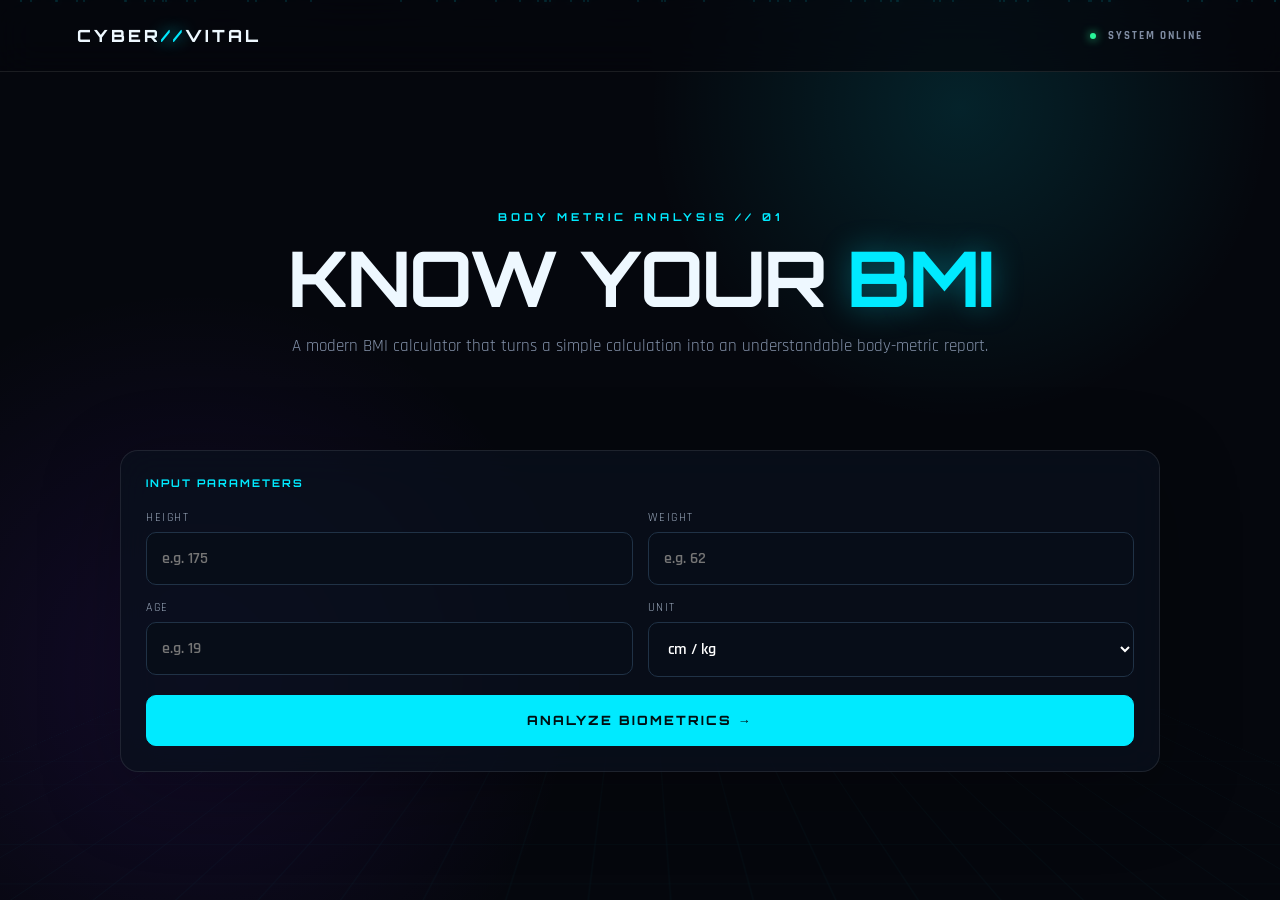
==== bmi.html @ e3fddfb3 "Add files via upload  CYBER//VITAL BMI calculator" ====
<!DOCTYPE html>
<html lang="en">
<head>
<meta charset="UTF-8">
<meta name="viewport" content="width=device-width, initial-scale=1.0">
<meta name="theme-color" content="#05070d">

<title>CYBER//CALC — BMI</title>

<style>
@import url('https://fonts.googleapis.com/css2?family=Orbitron:wght@500;600;700;800&family=Rajdhani:wght@500;600;700&display=swap');

* {
    box-sizing: border-box;
    margin: 0;
    padding: 0;
}

:root {
    --bg: #05070d;
    --panel: rgba(10,16,29,.78);
    --cyan: #00eaff;
    --blue: #1677ff;
    --purple: #7b2cff;
    --text: #eef8ff;
    --muted: #8290a8;
    --line: rgba(255,255,255,.09);
}

html {
    scroll-behavior: smooth;
}

body {
    min-height: 100vh;

    background:
        radial-gradient(
            circle at 75% 12%,
            rgba(0,234,255,.12),
            transparent 25%
        ),
        radial-gradient(
            circle at 15% 75%,
            rgba(123,44,255,.12),
            transparent 30%
        ),
        #05070d;

    color: var(--text);
    font-family: 'Rajdhani', sans-serif;
    overflow-x: hidden;
}

/* ================= BACKGROUND GRID ================= */

body::before {
    content: "";
    position: fixed;
    inset: 0;
    z-index: -2;
    opacity: .11;

    background-image:
        linear-gradient(
            rgba(0,234,255,.2) 1px,
            transparent 1px
        ),
        linear-gradient(
            90deg,
            rgba(0,234,255,.2) 1px,
            transparent 1px
        );

    background-size: 55px 55px;

    transform:
        perspective(600px)
        rotateX(55deg)
        scale(1.5);

    transform-origin: bottom;
}

/* ================= PARTICLES ================= */

.particles {
    position: fixed;
    inset: 0;
    z-index: -1;
    pointer-events: none;
}

.particle {
    position: absolute;

    width: 2px;
    height: 2px;

    border-radius: 50%;

    background: var(--cyan);

    box-shadow:
        0 0 9px var(--cyan);

    animation: float linear infinite;
}

@keyframes float {

    from {
        transform: translateY(105vh);
        opacity: 0;
    }

    15% {
        opacity: .8;
    }

    85% {
        opacity: .8;
    }

    to {
        transform: translateY(-10vh);
        opacity: 0;
    }
}

/* ================= NAVBAR ================= */

nav {
    height: 72px;

    position: fixed;
    top: 0;
    left: 0;
    right: 0;

    z-index: 20;

    display: flex;
    align-items: center;
    justify-content: space-between;

    padding: 0 6%;

    background: rgba(5,7,13,.68);

    backdrop-filter: blur(18px);

    border-bottom:
        1px solid var(--line);
}

.logo {
    font-family: 'Orbitron';
    font-size: 1.05rem;
    font-weight: 800;
    letter-spacing: 3px;
}

.logo span {
    color: var(--cyan);

    text-shadow:
        0 0 15px var(--cyan);
}

.nav-status {
    font-size: .68rem;

    font-weight: 700;

    letter-spacing: 2px;

    color: #7f8ca2;
}

.nav-status i {
    display: inline-block;

    width: 6px;
    height: 6px;

    margin-right: 8px;

    border-radius: 50%;

    background: #29f59a;

    box-shadow:
        0 0 10px #29f59a;
}

/* ================= MAIN ================= */

main {
    max-width: 1080px;

    margin: auto;

    padding:
        120px 20px 70px;
}

/* ================= HERO ================= */

.hero {
    min-height: 330px;

    display: flex;

    align-items: center;

    justify-content: center;

    text-align: center;
}

.hero-content {
    max-width: 760px;
}

.kicker {
    font-family: 'Orbitron';

    font-size: .68rem;

    font-weight: 700;

    letter-spacing: 4px;

    color: var(--cyan);

    margin-bottom: 16px;
}

h1 {
    font-family: 'Orbitron';

    font-size:
        clamp(2.3rem, 6vw, 4.8rem);

    line-height: 1;

    letter-spacing: -2px;
}

h1 span {
    color: var(--cyan);

    text-shadow:
        0 0 30px
        rgba(0,234,255,.35);
}

.hero p {
    color: var(--muted);

    font-size: 1.05rem;

    margin-top: 16px;

    line-height: 1.6;
}

/* ================= PANEL ================= */

.panel {
    border:
        1px solid var(--line);

    background:
        var(--panel);

    backdrop-filter:
        blur(18px);

    border-radius: 18px;

    box-shadow:
        0 20px 80px
        rgba(0,0,0,.25);
}

/* ================= INPUT ================= */

.input-panel {
    padding: 25px;
}

.panel-label {
    font-family: 'Orbitron';

    font-size: .66rem;

    font-weight: 700;

    letter-spacing: 2px;

    color: var(--cyan);

    margin-bottom: 20px;
}

.fields {
    display: grid;

    grid-template-columns:
        1fr 1fr;

    gap: 15px;
}

.field label {
    display: block;

    color: #9aa8bb;

    font-size: .76rem;

    letter-spacing: 1.5px;

    margin-bottom: 7px;
}

.field input,
.field select {
    width: 100%;

    padding: 15px;

    border:
        1px solid #203246;

    border-radius: 10px;

    background: #070d18;

    color: white;

    font:
        600 1rem
        'Rajdhani';

    outline: none;
}

.field input:focus,
.field select:focus {
    border-color:
        var(--cyan);

    box-shadow:
        0 0 18px
        rgba(0,234,255,.1);
}

.analyze {
    width: 100%;

    margin-top: 18px;

    padding: 16px;

    border:
        1px solid var(--cyan);

    background:
        var(--cyan);

    color: #001014;

    font:
        800 .8rem
        'Orbitron';

    letter-spacing: 2px;

    border-radius: 10px;

    cursor: pointer;

    transition: .3s;
}

.analyze:hover {
    box-shadow:
        0 0 30px
        rgba(0,234,255,.45);

    transform:
        translateY(-2px);
}

/* ================= ANALYZING ================= */

.analyzing {
    display: none;

    text-align: center;

    padding: 25px;

    color: var(--cyan);

    font:
        700 .7rem
        'Orbitron';

    letter-spacing: 2px;
}

.progress-bar {
    height: 4px;

    background: #152131;

    border-radius: 20px;

    margin:
        15px auto 0;

    max-width: 400px;

    overflow: hidden;
}

.progress-bar span {
    display: block;

    width: 0;

    height: 100%;

    background:
        linear-gradient(
            90deg,
            var(--cyan),
            var(--purple)
        );

    transition:
        width 1.2s;
}

/* ================= RESULT ================= */

.result {
    display: none;

    margin-top: 22px;

    animation:
        resultIn .6s ease;
}

.result.show {
    display: block;
}

@keyframes resultIn {

    from {
        opacity: 0;
        transform:
            translateY(20px);
    }

    to {
        opacity: 1;
        transform:
            translateY(0);
    }
}

.result-grid {
    display: grid;

    grid-template-columns:
        1.05fr .95fr;

    gap: 22px;
}

/* ================= SCORE ================= */

.score-panel {
    padding: 30px;

    text-align: center;

    position: relative;

    overflow: hidden;
}

.score-panel::before {

    content: "";

    position: absolute;

    width: 250px;
    height: 250px;

    border-radius: 50%;

    left: 50%;
    top: 52%;

    transform:
        translate(-50%,-50%);

    background:
        rgba(0,234,255,.08);

    filter:
        blur(35px);
}

.score-label {

    position: relative;

    color: var(--muted);

    font:
        700 .68rem
        'Orbitron';

    letter-spacing: 3px;
}

.score {

    position: relative;

    font:
        800
        clamp(4.2rem,12vw,7rem)
        'Orbitron';

    line-height: 1.05;

    color: var(--cyan);

    text-shadow:
        0 0 35px
        rgba(0,234,255,.3);

    margin: 10px 0;
}

.category {

    position: relative;

    display: inline-block;

    padding:
        7px 15px;

    border:
        1px solid #1edcaa;

    border-radius: 99px;

    color: #5ff5c9;

    font-weight: 700;

    letter-spacing: 2px;

    font-size: .72rem;
}

/* ================= GAUGE ================= */

.gauge {

    height: 14px;

    margin:
        35px auto 10px;

    max-width: 540px;

    border-radius: 99px;

    background:
        linear-gradient(
            90deg,
            #4c7cff 0 18%,
            #2de3ad 18% 55%,
            #ffd44d 55% 78%,
            #ff596d 78%
        );

    position: relative;
}

.marker {

    position: absolute;

    top: -7px;

    width: 3px;
    height: 28px;

    background: white;

    box-shadow:
        0 0 12px white;

    left: 20%;

    transition: .8s;
}

.gauge-labels {

    display: flex;

    justify-content:
        space-between;

    color: #68778e;

    font-size: .68rem;
}

/* ================= STATS ================= */

.stat-grid {

    display: grid;

    grid-template-columns:
        1fr 1fr;

    gap: 12px;

    margin-top: 25px;
}

.mini {

    padding: 17px;

    border:
        1px solid var(--line);

    background:
        rgba(255,255,255,.025);

    border-radius: 12px;

    text-align: left;
}

.mini span {

    display: block;

    color: var(--muted);

    font-size: .68rem;

    letter-spacing: 1px;
}

.mini strong {

    display: block;

    font:
        700 1.05rem
        'Orbitron';

    margin-top: 5px;
}

/* ================= INFORMATION ================= */

.info-stack {

    display: grid;

    gap: 14px;
}

.info-card {

    padding: 22px;
}

.info-card h3 {

    font:
        700 .9rem
        'Orbitron';

    margin-bottom: 10px;
}

.info-card p {

    color: var(--muted);

    font-size: .9rem;

    line-height: 1.55;
}

.range {

    font:
        700 1.25rem
        'Orbitron';

    color: var(--cyan);
}

/* ================= ACCORDION ================= */

.accordion {

    padding: 0;

    overflow: hidden;
}

.acc-btn {

    width: 100%;

    background: none;

    border: 0;

    color: white;

    text-align: left;

    padding: 19px 20px;

    font:
        700 .78rem
        'Orbitron';

    letter-spacing: 1px;

    cursor: pointer;

    display: flex;

    justify-content:
        space-between;
}

.acc-content {

    max-height: 0;

    overflow: hidden;

    transition:
        max-height .35s;

    padding: 0 20px;

    color: var(--muted);

    line-height: 1.6;

    font-size: .88rem;
}

.accordion.open .acc-content {

    max-height: 250px;

    padding-bottom: 20px;
}

/* ================= TABLE ================= */

table {

    width: 100%;

    border-collapse:
        collapse;

    margin-top: 15px;

    font-size: .85rem;
}

th,
td {

    text-align: left;

    padding: 10px;

    border-bottom:
        1px solid var(--line);
}

th {

    color: var(--cyan);

    font-weight: 700;
}

td {

    color: #b4c0d0;
}

/* ================= DISCLAIMER ================= */

.disclaimer {

    margin-top: 18px;

    color: #637187;

    font-size: .75rem;

    line-height: 1.5;

    text-align: center;
}

/* ================= NEW CALCULATION ================= */

.new-calc {

    display: flex;

    justify-content: center;

    margin-top: 38px;

    padding-bottom: 10px;
}

#newCalcBtn {

    padding:
        15px 30px;

    border:
        1px solid
        rgba(0,234,255,.45);

    border-radius: 10px;

    background:
        rgba(0,234,255,.04);

    color:
        var(--cyan);

    font-family:
        'Orbitron',
        sans-serif;

    font-size: .72rem;

    font-weight: 700;

    letter-spacing: 2px;

    cursor: pointer;

    transition: .3s;
}

#newCalcBtn span {

    display: inline-block;

    margin-right: 8px;

    font-size: 1rem;

    transition: .3s;
}

#newCalcBtn:hover {

    background:
        var(--cyan);

    color:
        #001014;

    border-color:
        var(--cyan);

    box-shadow:
        0 0 30px
        rgba(0,234,255,.4);

    transform:
        translateY(-3px);
}

#newCalcBtn:hover span {

    transform:
        rotate(90deg);
}

/* ================= MOBILE ================= */

@media(max-width:760px) {

    .result-grid {

        grid-template-columns:
            1fr;
    }

    .fields {

        grid-template-columns:
            1fr;
    }

    main {

        padding-left: 14px;

        padding-right: 14px;
    }

    .nav-status {

        display: none;
    }
}
</style>
</head>

<body>

<!-- ================= NAVBAR ================= -->

<nav>

    <div class="logo">
        CYBER<span>//</span>VITAL
    </div>

    <div class="nav-status">
        <i></i>
        SYSTEM ONLINE
    </div>

</nav>

<!-- ================= PARTICLES ================= -->

<div
    class="particles"
    id="particles">
</div>

<main>

<!-- ================= HERO ================= -->

<header class="hero">

    <div class="hero-content">

        <div class="kicker">
            BODY METRIC ANALYSIS // 01
        </div>

        <h1>
            KNOW YOUR <span>
                <span>
            <span>BMI</span>
        </h1>

        <p>
            A modern BMI calculator that turns
            a simple calculation into an
            understandable body-metric report.
        </p>

    </div>

</header>


<!-- ================= INPUT PANEL ================= -->

<section class="panel input-panel">

    <div class="panel-label">
        INPUT PARAMETERS
    </div>

    <div class="fields">

        <div class="field">

            <label>
                HEIGHT
            </label>

            <input
                id="height"
                type="number"
                inputmode="decimal"
                placeholder="e.g. 175"
            >

        </div>


        <div class="field">

            <label>
                WEIGHT
            </label>

            <input
                id="weight"
                type="number"
                inputmode="decimal"
                placeholder="e.g. 62"
            >

        </div>


        <div class="field">

            <label>
                AGE
        
            </label>

            <input
                id="age"
                type="number"
                inputmode="numeric"
                placeholder="e.g. 19"
            >

        </div>


        <div class="field">

            <label>
                UNIT
            </label>

            <select id="unit">

                <option value="metric">
                    cm / kg
                </option>

                <option value="imperial">
                    inches / lb
                </option>

            </select>

        </div>

    </div>


    <button
        class="analyze"
        id="analyze">

        ANALYZE BIOMETRICS →

    </button>


    <div
        class="analyzing"
        id="analyzing">

        SCANNING PARAMETERS...

        <div class="progress-bar">

            <span
                id="progress">
            </span>

        </div>

    </div>

</section>


<!-- ================= RESULT ================= -->

<section
    class="result"
    id="result">

    <div class="result-grid">


        <!-- ================= SCORE ================= -->

        <div class="panel score-panel">

            <div class="score-label">
                BODY MASS INDEX
            </div>

            <div
                class="score"
                id="score">

                --

            </div>

            <div
                class="category"
                id="category">

                WAITING

            </div>


            <div class="gauge">

                <div
                    class="marker"
                    id="marker">
                </div>

            </div>


            <div class="gauge-labels">

                <span>UNDER</span>

                <span>NORMAL</span>

                <span>OVER</span>

                <span>OBESITY</span>

            </div>


            <div class="stat-grid">


                <div class="mini">

                    <span>
                        HEIGHT
                    </span>

                    <strong
                        id="outHeight">

                        --

                    </strong>

                </div>


                <div class="mini">

                    <span>
                        WEIGHT
                    </span>

                    <strong
                        id="outWeight">

                        --

                    </strong>

                </div>


                <div class="mini">

                    <span>
                        STATUS
                    </span>

                    <strong
                        id="outStatus">

                        --

                    </strong>

                </div>


                <div class="mini">

                    <span>
                        INDEX
                    </span>

                    <strong>
                        BMI
                    </strong>

                </div>


            </div>

        </div>


        <!-- ================= INFORMATION ================= -->

        <div class="info-stack">


            <div class="panel info-card">

                <h3>
                    HEALTHY WEIGHT RANGE
                </h3>

                <div
                    class="range"
                    id="range">

                    --

                </div>

                <p>

                    For adults, a BMI from
                    18.5 to 24.9 is commonly
                    classified as the healthy
                    range.

                </p>

            </div>


            <div class="panel info-card">

                <h3>
                    WHAT DOES THIS MEAN?
                </h3>

                <p id="meaning">

                    Enter your height and weight
                    to generate your analysis.

                </p>

            </div>


            <div class="panel accordion">

                <button
                    class="acc-btn">

                    BMI CATEGORIES

                    <span>
                        +
                    </span>

                </button>


                <div class="acc-content">

                    <table>

                        <tr>

                            <th>
                                Category
                            </th>

                            <th>
                                BMI
                            </th>

                        </tr>


                        <tr>

                            <td>
                                Underweight
                            </td>

                            <td>
                                &lt; 18.5
                            </td>

                        </tr>


                        <tr>

                            <td>
                                Healthy
                            </td>

                            <td>
                                18.5 – 24.9
                            </td>

                        </tr>


                        <tr>

                            <td>
                                Overweight
                            </td>

                            <td>
                                25.0 – 29.9
                            </td>

                        </tr>


                        <tr>

                            <td>
                                Obesity
                            </td>

                            <td>
                                30.0+
                            </td>

                        </tr>

                    </table>

                </div>

            </div>


            <div class="panel accordion">

                <button
                    class="acc-btn">

                    BMI LIMITATIONS

                    <span>
                        +
                    </span>

                </button>


                <div class="acc-content">

                    BMI is a screening measure
                    based on height and weight.
                    It does not directly measure
                    body fat or distinguish muscle
                    from fat, so it should not be
                    treated as a complete picture
                    of health.

                </div>

            </div>


        </div>

    </div>


    <!-- ================= DISCLAIMER ================= -->

    <div class="disclaimer">

        This calculator is for general
        informational use. BMI categories
        can be interpreted differently for
        children, teenagers, pregnancy and
        some athletes. It is not a diagnosis.

    </div>


    <!-- ================= NEW CALCULATION ================= -->

    <div class="new-calc">

        <button
            id="newCalcBtn">

            <span>
                ＋
            </span>

            NEW CALCULATION

        </button>

    </div>


</section>

</main>


<script>

/* ================================================= */
/* PARTICLES */
/* ================================================= */

const particleContainer =
    document.getElementById(
        "particles"
    );

for(let i = 0; i < 65; i++){

    const particle =
        document.createElement("i");

    particle.className =
        "particle";

    particle.style.left =
        Math.random() * 100 + "%";

    particle.style.animationDuration =
        (8 + Math.random() * 12) + "s";

    particle.style.animationDelay =
        (-Math.random() * 15) + "s";

    particleContainer.appendChild(
        particle
    );
}


/* ================================================= */
/* ACCORDIONS */
/* ================================================= */

document
.querySelectorAll(".acc-btn")
.forEach(button => {

    button.addEventListener(
        "click",
        () => {

            const accordion =
                button.parentElement;

            accordion.classList.toggle(
                "open"
            );

            button
                .querySelector("span")
                .textContent =
                accordion.classList.contains(
                    "open"
                )
                ? "−"
                : "+";

        }
    );

});


/* ================================================= */
/* ELEMENTS */
/* ================================================= */

const heightInput =
    document.getElementById(
        "height"
    );

const weightInput =
    document.getElementById(
        "weight"
    );

const ageInput =
    document.getElementById(
        "age"
    );

const unitInput =
    document.getElementById(
        "unit"
    );

const analyze =
    document.getElementById(
        "analyze"
    );

const analyzing =
    document.getElementById(
        "analyzing"
    );

const progress =
    document.getElementById(
        "progress"
    );

const result =
    document.getElementById(
        "result"
    );

const newCalcBtn =
    document.getElementById(
        "newCalcBtn"
    );


/* ================================================= */
/* BMI CALCULATION */
/* ================================================= */

analyze.addEventListener(
    "click",
    () => {

        let height =
            parseFloat(
                heightInput.value
            );

        let weight =
            parseFloat(
                weightInput.value
            );


        /* VALIDATION */

        if(
            !height ||
            !weight ||
            height <= 0 ||
            weight <= 0
        ){

            alert(
                "Enter a valid height and weight."
            );

            return;

        }


        /* IMPERIAL CONVERSION */

        if(
            unitInput.value ===
            "imperial"
        ){

            height =
                height * 2.54;

            weight =
                weight * 0.453592;

        }


        /* SANITY CHECK */

        if(
            height < 80 ||
            height > 250 ||
            weight < 15 ||
            weight > 500
        ){

            alert(
                "Please check your height and weight."
            );

            return;

        }


        /* ANALYSIS ANIMATION */

        analyze.style.display =
            "none";

        analyzing.style.display =
            "block";

        progress.style.width =
            "0";


        requestAnimationFrame(
            () => {

                progress.style.width =
                    "100%";

            }
        );


        /* CALCULATE AFTER ANIMATION */

        setTimeout(
            () => {

                const meters =
                    height / 100;


                const bmi =
                    weight /
                    (meters * meters);


                const value =
                    bmi.toFixed(1);


                let category;
                let meaning;


                /* CATEGORY */

                if(bmi < 18.5){

                    category =
                        "UNDERWEIGHT";

                    meaning =
                        "Your BMI is below the commonly used healthy range. BMI is only a screening measure, so factors such as muscle mass and overall health matter.";

                }

                else if(bmi < 25){

                    category =
                        "NORMAL";

                    meaning =
                        "Your BMI falls within the commonly used healthy range for adults. BMI is only one measurement and does not describe body composition by itself.";

                }

                else if(bmi < 30){

                    category =
                        "OVERWEIGHT";

                    meaning =
                        "Your BMI is above the commonly used healthy range. BMI alone cannot tell whether the extra weight comes from muscle, fat or other factors.";

                }

                else{

                    category =
                        "OBESITY";

                    meaning =
                        "Your BMI is in the obesity category used for adult screening. Consider this result as one health indicator rather than a diagnosis.";

                }


                /* HEALTHY RANGE */

                const healthyLow =
                    18.5 *
                    (meters * meters);

                const healthyHigh =
                    24.9 *
                    (meters * meters);


                /* DISPLAY RESULT */

                document
                    .getElementById(
                        "score"
                    )
                    .textContent =
                    value;


                document
                    .getElementById(
                        "category"
                    )
                    .textContent =
                    category;


                document
                    .getElementById(
                        "outHeight"
                    )
                    .textContent =
                    height.toFixed(0)
                    + " cm";


                document
                    .getElementById(
                        "outWeight"
                    )
                    .textContent =
                    weight.toFixed(1)
                    + " kg";


                document
                    .getElementById(
                        "outStatus"
                    )
                    .textContent =
                    category;


                document
                    .getElementById(
                        "range"
                    )
                    .textContent =
                    healthyLow.toFixed(1)
                    + " – "
                    + healthyHigh.toFixed(1)
                    + " kg";


                document
                    .getElementById(
                        "meaning"
                    )
                    .textContent =
                    meaning;


                /* GAUGE */

                const marker =
                    Math.max(
                        2,
                        Math.min(
                            98,
                            (
                                (bmi - 12) /
                                (38 - 12)
                            ) * 100
                        )
                    );


                document
                    .getElementById(
                        "marker"
                    )
                    .style.left =
                    marker + "%";


                /* FINISH */

                analyzing.style.display =
                    "none";

                analyze.style.display =
                    "block";

                result.classList.add(
                    "show"
                );


                /* SCROLL TO RESULT */

                result.scrollIntoView({
                    behavior: "smooth",
                    block: "start"
                });

            },

            1300
        );

    }
);


/* ================================================= */
/* NEW CALCULATION */
/* ================================================= */

newCalcBtn.addEventListener(
    "click",
    () => {

        /* CLEAR INPUTS */

        heightInput.value = "";

        weightInput.value = "";

        ageInput.value = "";

        unitInput.value =
            "metric";


        /* RESET RESULT */

        result.classList.remove(
            "show"
        );


        /* RESET ANALYSIS */

        analyzing.style.display =
            "none";

        analyze.style.display =
            "block";

        progress.style.width =
            "0";


        /* RESET SCORE */

        document
            .getElementById(
                "score"
            )
            .textContent =
            "--";


        document
            .getElementById(
                "category"
            )
            .textContent =
            "WAITING";


        document
            .getElementById(
                "outHeight"
            )
            .textContent =
            "--";


        document
            .getElementById(
                "outWeight"
            )
            .textContent =
            "--";


        document
            .getElementById(
                "outStatus"
            )
            .textContent =
            "--";


        document
            .getElementById(
                "range"
            )
            .textContent =
            "--";


        document
            .getElementById(
                "meaning"
            )
            .textContent =
            "Enter your height and weight to generate your analysis.";


        /* RESET GAUGE */

        document
            .getElementById(
                "marker"
            )
            .style.left =
            "20%";


        /* CLOSE ACCORDIONS */

        document
            .querySelectorAll(
                ".accordion"
            )
            .forEach(
                accordion => {

                    accordion.classList.remove(
                        "open"
                    );

                    accordion
                        .querySelector(
                            ".acc-btn span"
                        )
                        .textContent =
                        "+";

                }
            );


        /* RETURN TO CALCULATOR */

        document
            .querySelector(
                ".input-panel"
            )
            .scrollIntoView({

                behavior: "smooth",

                block: "center"

            });

    }
);

</script>

</body>
</html>
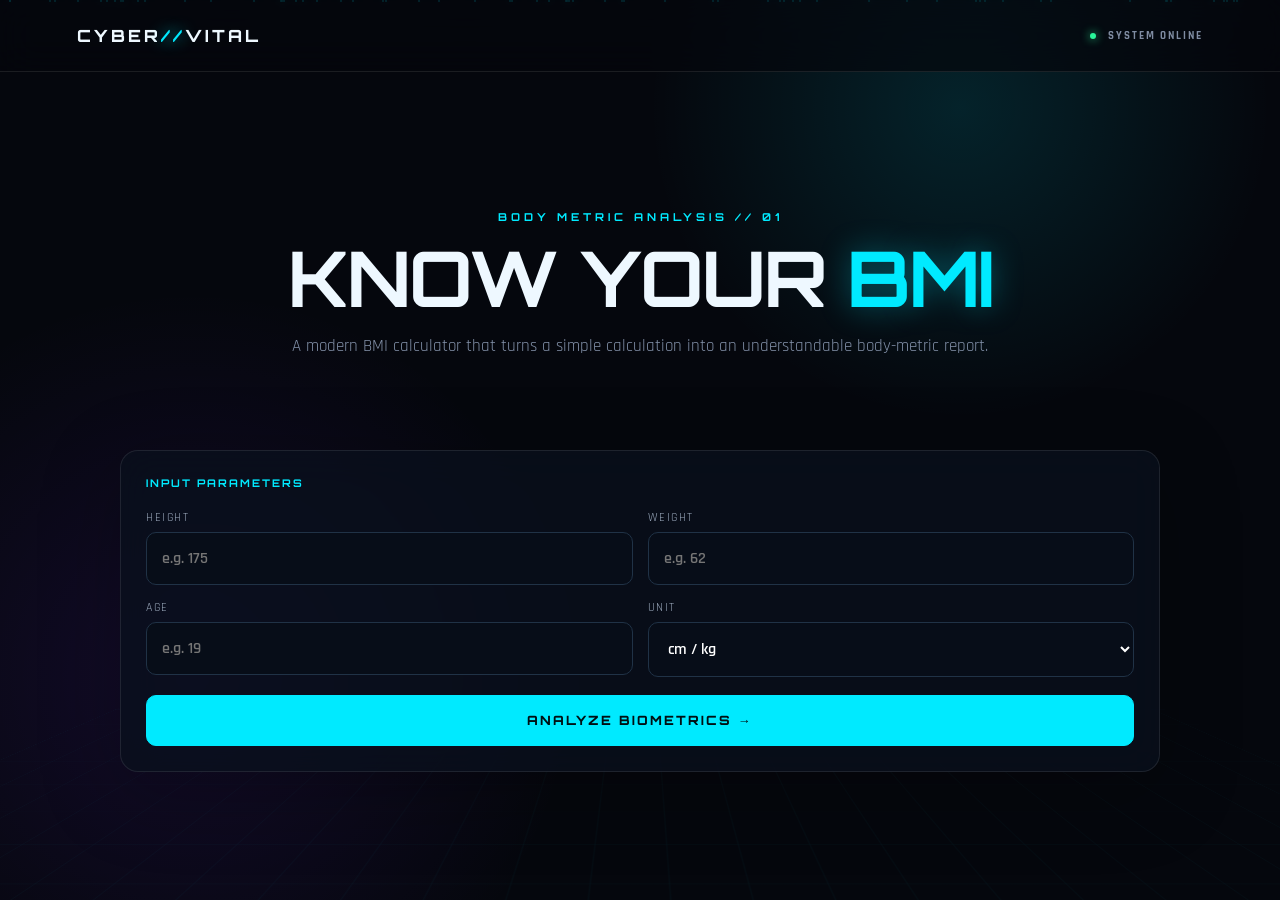
==== commit 3b0b636e: "Update bmi.html" ====
--- a/bmi.html
+++ b/bmi.html
@@ -1,6 +1,8 @@
 <!DOCTYPE html>
 <html lang="en">
 <head>
+<meta name="description"content="CYBER//VITAL BMI Calculator — Calculate your BMI, healthy weight range and BMI category with a fast, futuristic and mobile-friendly calculator."><meta name="robots"content="index, follow"><meta name="author"content="CYBER//VITAL">
+<link rel="canonical"href="https://codesof-navaneeth.github.io/cyber-vital/bmi.html">
 <meta charset="UTF-8">
 <meta name="viewport" content="width=device-width, initial-scale=1.0">
 <meta name="theme-color" content="#05070d">
@@ -1999,4 +2001,4 @@
 </script>
 
 </body>
-</html>+</html>
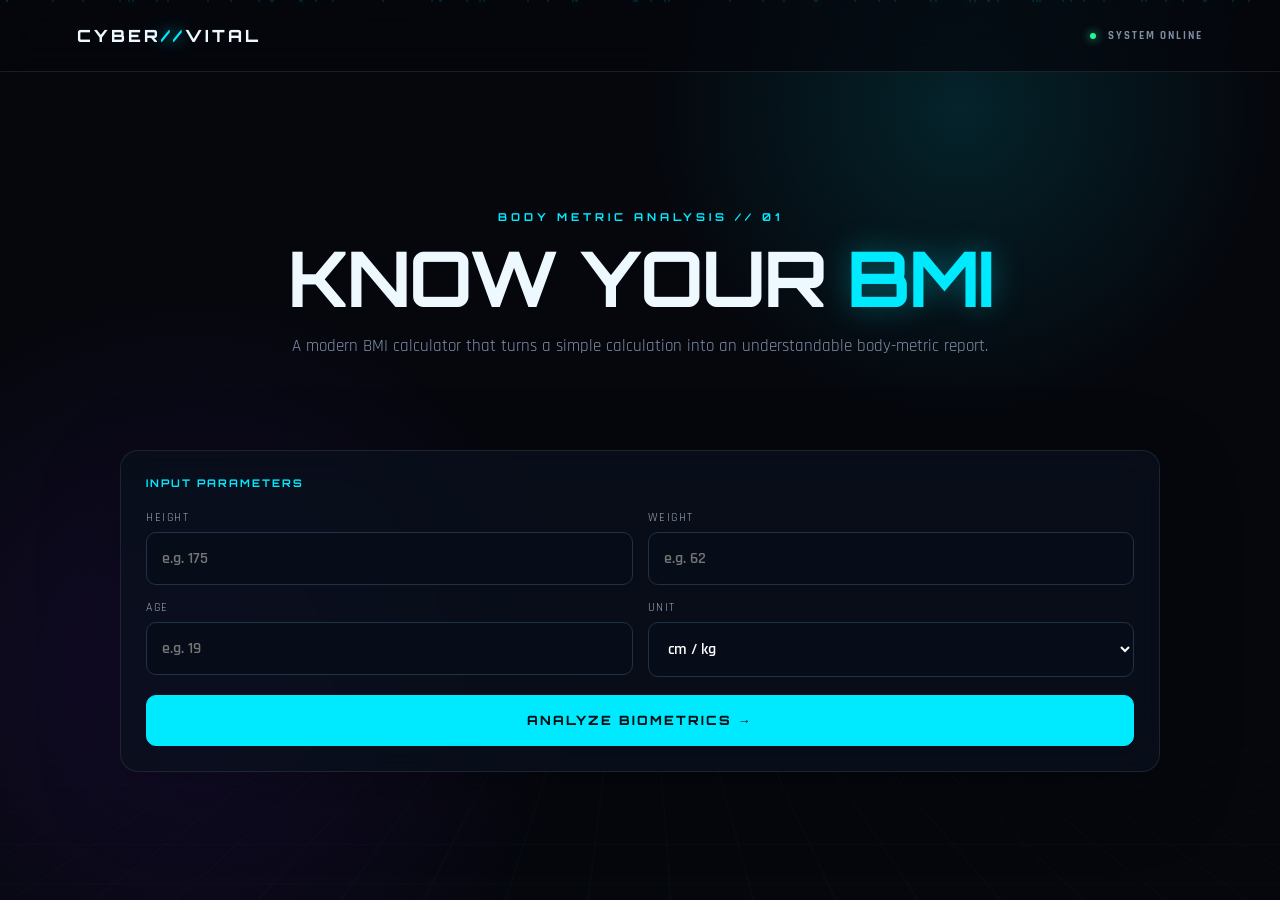
==== commit 2b7b28ca: "Update bmi.html" ====
--- a/bmi.html
+++ b/bmi.html
@@ -1,6 +1,7 @@
 <!DOCTYPE html>
 <html lang="en">
 <head>
+  <link rel="icon" type="image/png" href="logo.png">  
 <meta name="description"content="CYBER//VITAL BMI Calculator — Calculate your BMI, healthy weight range and BMI category with a fast, futuristic and mobile-friendly calculator."><meta name="robots"content="index, follow"><meta name="author"content="CYBER//VITAL">
 <link rel="canonical"href="https://codesof-navaneeth.github.io/cyber-vital/bmi.html">
 <meta charset="UTF-8">
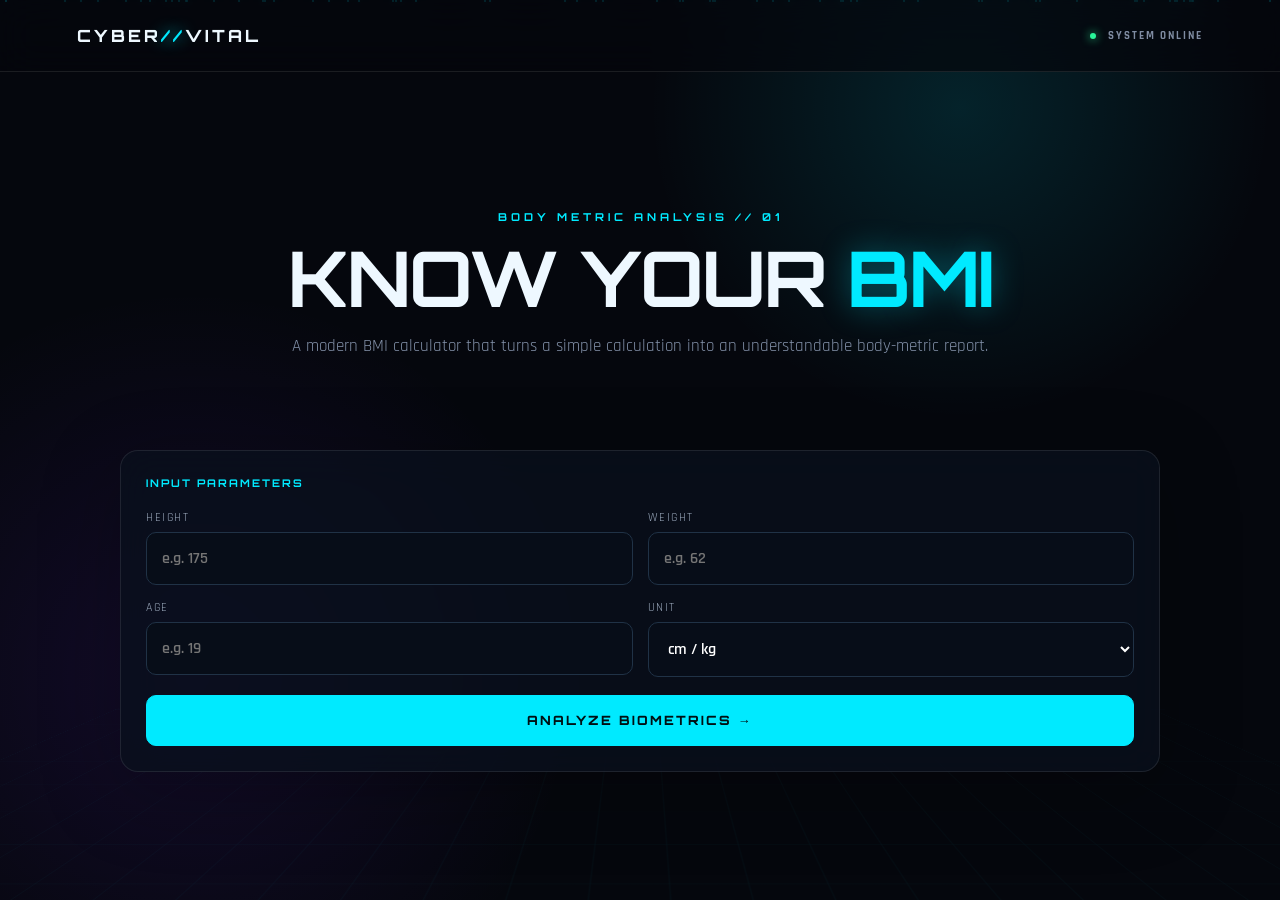
==== commit 01449821: "Update bmi.html" ====
--- a/bmi.html
+++ b/bmi.html
@@ -1,7 +1,7 @@
 <!DOCTYPE html>
 <html lang="en">
 <head>
-  <link rel="icon" type="image/png" href="logo.png">  
+  <link rel="icon" type="image/png" href="logo1.png">  
 <meta name="description"content="CYBER//VITAL BMI Calculator — Calculate your BMI, healthy weight range and BMI category with a fast, futuristic and mobile-friendly calculator."><meta name="robots"content="index, follow"><meta name="author"content="CYBER//VITAL">
 <link rel="canonical"href="https://codesof-navaneeth.github.io/cyber-vital/bmi.html">
 <meta charset="UTF-8">
